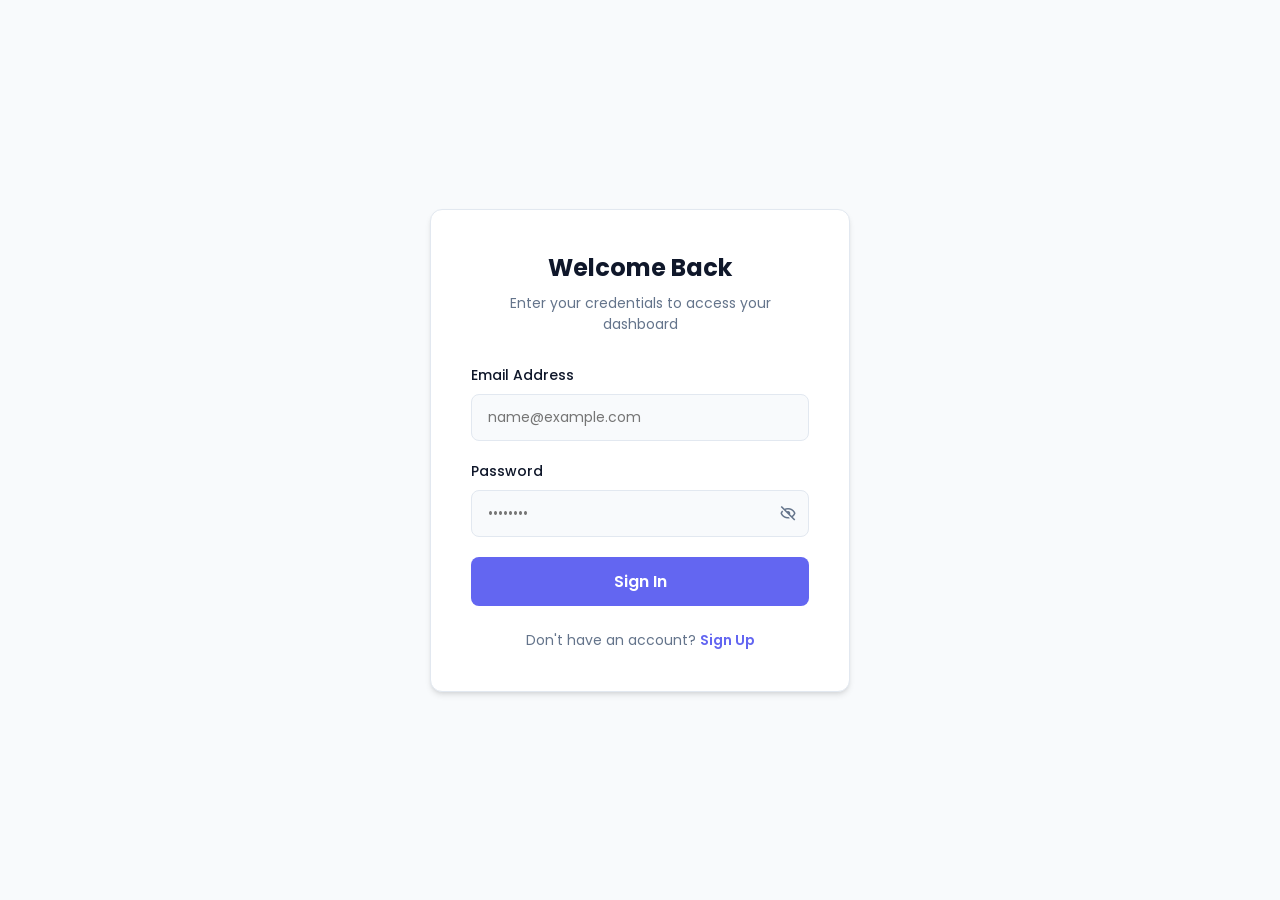
==== index.html @ 50b0ae19 "Implemented core JS logic (Storage, Auth, App, and Dashboard)" ====
<!DOCTYPE html>
<html lang="en" data-theme="light">
<head>
    <meta charset="UTF-8">
    <meta name="viewport" content="width=device-width, initial-scale=1.0">
    <title>ProDo - Professional Task Manager</title>
    
    <!-- Google Fonts: Poppins -->
    <link href="https://fonts.googleapis.com/css2?family=Poppins:wght@300;400;500;600;700&display=swap" rel="stylesheet">
    <!-- Boxicons (Professional Icons) -->
    <link href='https://unpkg.com/boxicons@2.1.4/css/boxicons.min.css' rel='stylesheet'>
    
    <!-- Custom CSS -->
    <link rel="stylesheet" href="css/main.css">
    <link rel="stylesheet" href="css/dashboard.css">
</head>
<body>
    <div class="app-container">
        
        <!-- Sidebar Navigation -->
        <aside class="sidebar">
            <div class="brand">
                <i class='bx bx-check-double'></i>
                <h2>ProDo.</h2>
            </div>
            
            <nav class="nav-links">
                <a href="#" class="active"><i class='bx bx-grid-alt'></i> Dashboard</a>
                <a href="#"><i class='bx bx-calendar'></i> Calendar</a>
                <a href="#"><i class='bx bx-folder'></i> Projects</a>
            </nav>

            <div class="sidebar-bottom">
                <button id="theme-toggle" class="btn-icon">
                    <i class='bx bx-moon'></i> <span id="theme-text">Dark Mode</span>
                </button>
                <button id="logout-btn" class="btn-outline">
                    <i class='bx bx-log-out'></i> Logout
                </button>
            </div>
        </aside>

        <!-- Main Workspace -->
        <main class="main-content">
            <header class="top-header">
                <div class="header-info">
                    <h1>Welcome back, <span id="user-name">User</span> 👋</h1>
                    <p>Here is your daily task summary.</p>
                </div>
                <div class="progress-container">
                    <p>Daily Progress (<span id="progress-text">0%</span>)</p>
                    <div class="progress-bar-bg">
                        <div class="progress-bar-fill" id="progress-fill"></div>
                    </div>
                </div>
            </header>

            <!-- Task Controls (Search & Filter) -->
            <section class="task-controls">
                <div class="search-box">
                    <i class='bx bx-search'></i>
                    <input type="text" id="search-task" placeholder="Search tasks...">
                </div>
                <div class="filter-options">
                    <button class="filter-btn active" data-filter="all">All</button>
                    <button class="filter-btn" data-filter="active">Active</button>
                    <button class="filter-btn" data-filter="completed">Completed</button>
                </div>
                <div class="sort-box">
                    <select id="sort-task">
                        <option value="newest">Newest First</option>
                        <option value="priority">High Priority</option>
                        <option value="due">Due Date</option>
                    </select>
                </div>
            </section>

            <!-- Task Input Form -->
            <section class="add-task-section">
                <form id="task-form" class="task-form">
                    <input type="text" id="task-title" placeholder="What needs to be done?" required>
                    <input type="datetime-local" id="task-due-date" required>
                    <select id="task-priority">
                        <option value="Low">Low</option>
                        <option value="Medium" selected>Medium</option>
                        <option value="High">High</option>
                    </select>
                    <select id="task-category">
                        <option value="Work">Work</option>
                        <option value="Personal">Personal</option>
                        <option value="Study">Study</option>
                    </select>
                    <button type="submit" class="btn-primary"><i class='bx bx-plus'></i> Add Task</button>
                </form>
            </section>

            <!-- Task List Container -->
            <section class="tasks-container">
                <ul id="task-list" class="task-list">
                    <!-- Tasks will be rendered here dynamically via JS -->
                </ul>
            </section>
        </main>
    </div>

    <!-- Scripts -->
    <script src="js/storage.js"></script>
    <script src="js/app.js"></script>
    <script src="js/dashboard.js"></script>
</body>
</html>
---- css/main.css ----
/* Google Font Configuration */
@import url('https://fonts.googleapis.com/css2?family=Poppins:wght@300;400;500;600;700&display=swap');

/* =========================================
   CSS Variables (Light & Dark Theme Setup)
========================================= */
:root {
    /* Primary Brand Colors */
    --primary-color: #6366f1; /* Indigo */
    --primary-hover: #4f46e5;
    
    /* Light Theme (Default) */
    --bg-color: #f8fafc;
    --surface-color: #ffffff;
    --text-main: #0f172a;
    --text-muted: #64748b;
    --border-color: #e2e8f0;
    
    /* Status & Priority Colors */
    --danger-color: #ef4444;
    --warning-color: #f59e0b;
    --success-color: #10b981;
    
    /* UI Elements */
    --shadow-sm: 0 1px 2px 0 rgb(0 0 0 / 0.05);
    --shadow-md: 0 4px 6px -1px rgb(0 0 0 / 0.1), 0 2px 4px -2px rgb(0 0 0 / 0.1);
    --radius-md: 8px;
    --radius-lg: 12px;
    --transition: all 0.3s ease;
}

/* Dark Theme Variables */
[data-theme="dark"] {
    --bg-color: #0f172a;
    --surface-color: #1e293b;
    --text-main: #f8fafc;
    --text-muted: #94a3b8;
    --border-color: #334155;
    --shadow-md: 0 4px 6px -1px rgb(0 0 0 / 0.3);
}

/* =========================================
   Global Reset & Base Styles
========================================= */
* {
    margin: 0;
    padding: 0;
    box-sizing: border-box;
    font-family: 'Poppins', sans-serif;
}

body {
    background-color: var(--bg-color);
    color: var(--text-main);
    transition: background-color 0.3s ease, color 0.3s ease;
    overflow-x: hidden;
}

/* Custom Scrollbar for professional look */
::-webkit-scrollbar {
    width: 8px;
}
::-webkit-scrollbar-track {
    background: var(--bg-color);
}
::-webkit-scrollbar-thumb {
    background: var(--border-color);
    border-radius: 10px;
}
::-webkit-scrollbar-thumb:hover {
    background: var(--primary-color);
}

/* =========================================
   Common UI Components (Buttons & Inputs)
========================================= */
a {
    text-decoration: none;
    color: inherit;
}

ul {
    list-style: none;
}

input, select, button {
    outline: none;
    border: none;
    font-family: inherit;
    font-size: 14px;
}

.btn-primary {
    background-color: var(--primary-color);
    color: #ffffff;
    padding: 10px 20px;
    border-radius: var(--radius-md);
    cursor: pointer;
    font-weight: 500;
    display: flex;
    align-items: center;
    gap: 8px;
    transition: var(--transition);
}

.btn-primary:hover {
    background-color: var(--primary-hover);
    transform: translateY(-1px);
    box-shadow: var(--shadow-md);
}

.btn-outline {
    background-color: transparent;
    border: 1px solid var(--border-color);
    color: var(--text-main);
    padding: 10px 20px;
    border-radius: var(--radius-md);
    cursor: pointer;
    display: flex;
    align-items: center;
    gap: 8px;
    transition: var(--transition);
}

.btn-outline:hover {
    background-color: var(--danger-color);
    color: white;
    border-color: var(--danger-color);
}
---- css/dashboard.css ----
/* dashboard.css */

/* গ্লোবাল কালার ভেরিয়েবল */
:root {
    --primary-color: #4CAF50;
    --primary-hover: #45a049;
    --danger-color: #f44336;
    --danger-hover: #da190b;
    --bg-color: #f4f7f6;
    --card-bg: #ffffff;
    --text-color: #333333;
    --text-muted: #888888;
    --border-color: #e0e0e0;
}

/* বেসিক রিসেট ও বডি স্টাইল */
* {
    box-sizing: border-box;
    margin: 0;
    padding: 0;
}

body {
    font-family: 'Segoe UI', Tahoma, Geneva, Verdana, sans-serif;
    background-color: var(--bg-color);
    color: var(--text-color);
    display: flex;
    justify-content: center;
    align-items: center;
    min-height: 100vh;
}

/* ড্যাশবোর্ড কন্টেইনার */
.dashboard-container {
    background-color: var(--card-bg);
    width: 100%;
    max-width: 550px;
    padding: 30px;
    border-radius: 12px;
    box-shadow: 0 8px 24px rgba(0, 0, 0, 0.08);
}

/* হেডার সেকশন */
.dashboard-header {
    text-align: center;
    margin-bottom: 25px;
}

.dashboard-header h1 {
    color: var(--primary-color);
    font-size: 24px;
    margin-bottom: 5px;
}

.dashboard-header p {
    color: var(--text-muted);
    font-size: 14px;
}

/* টাস্ক ইনপুট ফর্ম */
.task-input-section {
    display: flex;
    gap: 10px;
    margin-bottom: 30px;
}

.task-input-section input {
    flex: 1;
    padding: 12px 15px;
    border: 1px solid var(--border-color);
    border-radius: 6px;
    font-size: 16px;
    transition: border-color 0.3s ease;
}

.task-input-section input:focus {
    outline: none;
    border-color: var(--primary-color);
}

.task-input-section button {
    padding: 12px 20px;
    background-color: var(--primary-color);
    color: white;
    border: none;
    border-radius: 6px;
    cursor: pointer;
    font-size: 16px;
    font-weight: 600;
    transition: background-color 0.3s ease;
}

.task-input-section button:hover {
    background-color: var(--primary-hover);
}

/* টাস্ক লিস্ট */
.task-list {
    list-style: none;
}

.task-item {
    display: flex;
    justify-content: space-between;
    align-items: center;
    padding: 15px;
    background-color: #fafafa;
    border: 1px solid var(--border-color);
    border-radius: 6px;
    margin-bottom: 10px;
    transition: all 0.3s ease;
}

.task-item:hover {
    box-shadow: 0 4px 8px rgba(0,0,0,0.05);
    transform: translateY(-2px);
}

/* কমপ্লিট হওয়া টাস্কের স্টাইল */
.task-item.completed {
    background-color: #f0fdf4;
    border-color: #bbf7d0;
}

.task-item.completed .task-text {
    text-decoration: line-through;
    color: var(--text-muted);
}

.task-content {
    display: flex;
    align-items: center;
    gap: 12px;
    flex: 1;
}

.task-text {
    font-size: 16px;
    cursor: pointer;
    user-select: none;
}

/* চেকবক্স কাস্টমাইজেশন */
.task-content input[type="checkbox"] {
    width: 18px;
    height: 18px;
    cursor: pointer;
    accent-color: var(--primary-color);
}

/* ডিলিট বাটন */
.delete-btn {
    background-color: var(--danger-color);
    color: white;
    border: none;
    padding: 8px 12px;
    border-radius: 4px;
    cursor: pointer;
    font-size: 14px;
    transition: background-color 0.3s ease;
}

.delete-btn:hover {
    background-color: var(--danger-hover);
}
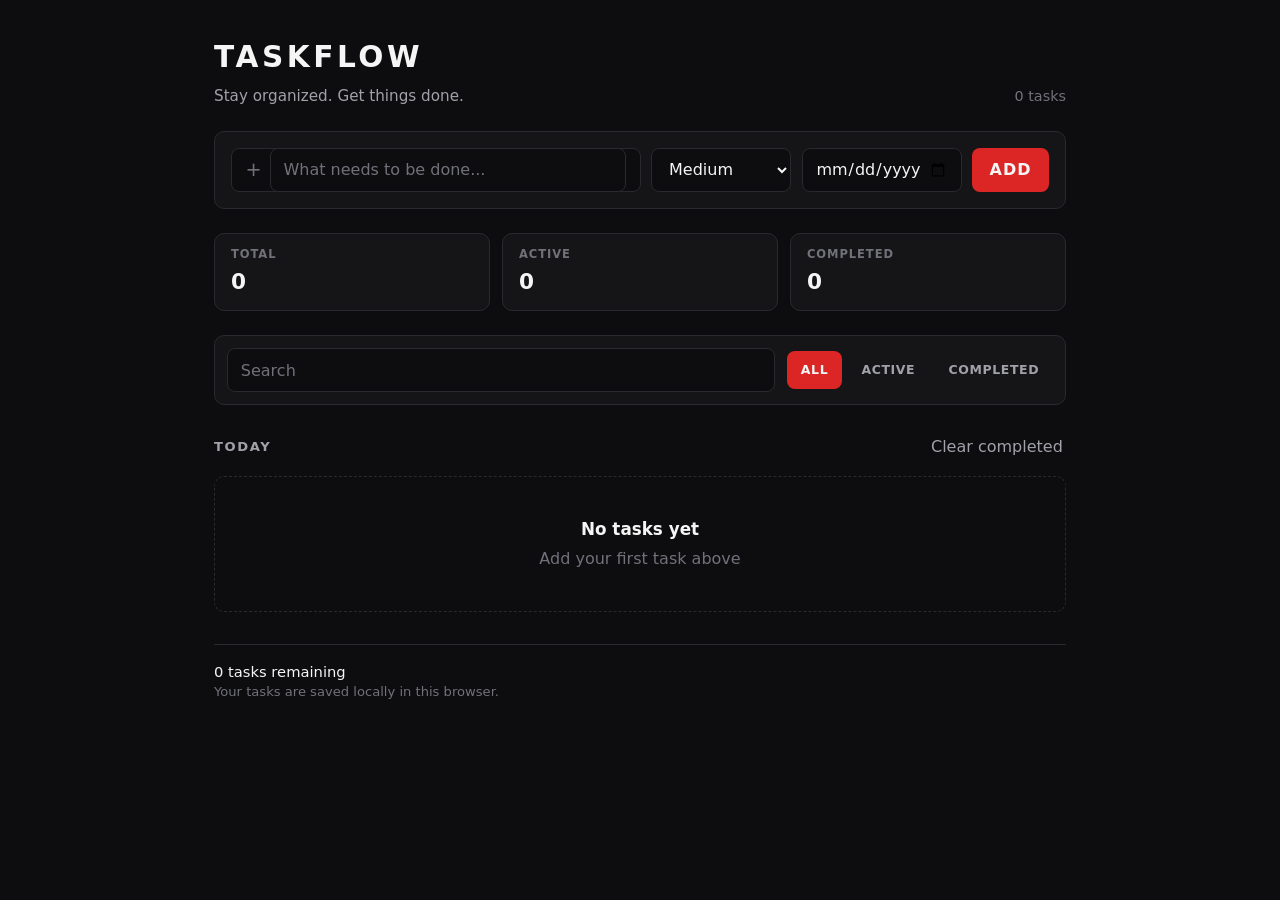
==== commit ad823c54: "Last one" ====
--- a/index.html
+++ b/index.html
@@ -1,111 +1,111 @@
 <!DOCTYPE html>
-<html lang="en" data-theme="light">
+<html lang="en">
 <head>
     <meta charset="UTF-8">
     <meta name="viewport" content="width=device-width, initial-scale=1.0">
-    <title>ProDo - Professional Task Manager</title>
-    
-    <!-- Google Fonts: Poppins -->
-    <link href="https://fonts.googleapis.com/css2?family=Poppins:wght@300;400;500;600;700&display=swap" rel="stylesheet">
-    <!-- Boxicons (Professional Icons) -->
-    <link href='https://unpkg.com/boxicons@2.1.4/css/boxicons.min.css' rel='stylesheet'>
-    
-    <!-- Custom CSS -->
-    <link rel="stylesheet" href="css/main.css">
-    <link rel="stylesheet" href="css/dashboard.css">
+    <title>TASKFLOW</title>
+    <link rel="stylesheet" href="css/style.css">
 </head>
 <body>
-    <div class="app-container">
-        
-        <!-- Sidebar Navigation -->
-        <aside class="sidebar">
-            <div class="brand">
-                <i class='bx bx-check-double'></i>
-                <h2>ProDo.</h2>
+    <div class="page">
+        <header class="site-header">
+            <div>
+                <h1>TASKFLOW</h1>
+                <p class="tagline">Stay organized. Get things done.</p>
             </div>
-            
-            <nav class="nav-links">
-                <a href="#" class="active"><i class='bx bx-grid-alt'></i> Dashboard</a>
-                <a href="#"><i class='bx bx-calendar'></i> Calendar</a>
-                <a href="#"><i class='bx bx-folder'></i> Projects</a>
-            </nav>
+            <p class="header-count" id="header-count">0 tasks</p>
+        </header>
 
-            <div class="sidebar-bottom">
-                <button id="theme-toggle" class="btn-icon">
-                    <i class='bx bx-moon'></i> <span id="theme-text">Dark Mode</span>
-                </button>
-                <button id="logout-btn" class="btn-outline">
-                    <i class='bx bx-log-out'></i> Logout
-                </button>
+        <section class="add-card" aria-labelledby="add-heading">
+            <h2 id="add-heading" class="visually-hidden">Add a task</h2>
+            <form id="todo-form" class="add-form">
+                <label class="field title-field">
+                    <span class="visually-hidden">Todo title</span>
+                    <span class="title-input-wrap">
+                        <span class="plus" aria-hidden="true">+</span>
+                        <input type="text" id="todo-title" name="title" placeholder="What needs to be done..." maxlength="200" required>
+                    </span>
+                </label>
+
+                <label class="field">
+                    <span class="visually-hidden">Priority</span>
+                    <select id="todo-priority" name="priority" aria-label="Priority">
+                        <option value="low">Low</option>
+                        <option value="medium" selected>Medium</option>
+                        <option value="high">High</option>
+                    </select>
+                </label>
+
+                <label class="field">
+                    <span class="visually-hidden">Due date</span>
+                    <input type="date" id="todo-due-date" name="dueDate" aria-label="Due date">
+                </label>
+
+                <button type="submit" id="submit-btn" class="btn btn-primary">ADD</button>
+            </form>
+            <p id="form-error" class="form-error hidden" role="alert"></p>
+        </section>
+
+        <section class="stats" aria-label="Task statistics">
+            <div class="stat-card">
+                <span class="stat-label">TOTAL</span>
+                <span id="count-total" class="stat-value">0</span>
             </div>
-        </aside>
+            <div class="stat-card">
+                <span class="stat-label">ACTIVE</span>
+                <span id="count-active" class="stat-value">0</span>
+            </div>
+            <div class="stat-card">
+                <span class="stat-label">COMPLETED</span>
+                <span id="count-completed" class="stat-value">0</span>
+            </div>
+        </section>
 
-        <!-- Main Workspace -->
-        <main class="main-content">
-            <header class="top-header">
-                <div class="header-info">
-                    <h1>Welcome back, <span id="user-name">User</span> 👋</h1>
-                    <p>Here is your daily task summary.</p>
-                </div>
-                <div class="progress-container">
-                    <p>Daily Progress (<span id="progress-text">0%</span>)</p>
-                    <div class="progress-bar-bg">
-                        <div class="progress-bar-fill" id="progress-fill"></div>
-                    </div>
-                </div>
-            </header>
+        <section class="toolbar" aria-label="Search and filters">
+            <label class="search-field">
+                <span class="visually-hidden">Search tasks</span>
+                <input type="search" id="search-input" placeholder="Search" autocomplete="off">
+            </label>
+            <div class="filters" role="group" aria-label="Filter tasks">
+                <button type="button" class="filter-btn is-active" data-filter="all" aria-pressed="true">ALL</button>
+                <button type="button" class="filter-btn" data-filter="active" aria-pressed="false">ACTIVE</button>
+                <button type="button" class="filter-btn" data-filter="completed" aria-pressed="false">COMPLETED</button>
+            </div>
+        </section>
 
-            <!-- Task Controls (Search & Filter) -->
-            <section class="task-controls">
-                <div class="search-box">
-                    <i class='bx bx-search'></i>
-                    <input type="text" id="search-task" placeholder="Search tasks...">
-                </div>
-                <div class="filter-options">
-                    <button class="filter-btn active" data-filter="all">All</button>
-                    <button class="filter-btn" data-filter="active">Active</button>
-                    <button class="filter-btn" data-filter="completed">Completed</button>
-                </div>
-                <div class="sort-box">
-                    <select id="sort-task">
-                        <option value="newest">Newest First</option>
-                        <option value="priority">High Priority</option>
-                        <option value="due">Due Date</option>
-                    </select>
-                </div>
-            </section>
+        <section class="todo-section" aria-labelledby="list-heading">
+            <div class="list-header">
+                <h2 id="list-heading">TODAY</h2>
+                <button type="button" id="clear-completed-btn" class="btn btn-text">Clear completed</button>
+            </div>
+            <p id="list-status" class="visually-hidden" aria-live="polite"></p>
+            <ul id="todo-list" class="todo-list"></ul>
+            <div id="empty-state" class="empty-state hidden">
+                <p id="empty-title" class="empty-title">No tasks yet</p>
+                <p id="empty-copy" class="empty-copy">Add your first task above</p>
+            </div>
+        </section>
 
-            <!-- Task Input Form -->
-            <section class="add-task-section">
-                <form id="task-form" class="task-form">
-                    <input type="text" id="task-title" placeholder="What needs to be done?" required>
-                    <input type="datetime-local" id="task-due-date" required>
-                    <select id="task-priority">
-                        <option value="Low">Low</option>
-                        <option value="Medium" selected>Medium</option>
-                        <option value="High">High</option>
-                    </select>
-                    <select id="task-category">
-                        <option value="Work">Work</option>
-                        <option value="Personal">Personal</option>
-                        <option value="Study">Study</option>
-                    </select>
-                    <button type="submit" class="btn-primary"><i class='bx bx-plus'></i> Add Task</button>
-                </form>
-            </section>
-
-            <!-- Task List Container -->
-            <section class="tasks-container">
-                <ul id="task-list" class="task-list">
-                    <!-- Tasks will be rendered here dynamically via JS -->
-                </ul>
-            </section>
-        </main>
+        <footer class="site-footer">
+            <p id="remaining-count">0 tasks remaining</p>
+            <p class="footer-note">Your tasks are saved locally in this browser.</p>
+        </footer>
     </div>
 
-    <!-- Scripts -->
-    <script src="js/storage.js"></script>
+    <div id="delete-modal" class="modal hidden" role="dialog" aria-modal="true" aria-labelledby="delete-modal-title">
+        <div class="modal-backdrop" data-modal-dismiss="true"></div>
+        <div class="modal-card">
+            <h2 id="delete-modal-title">Delete task?</h2>
+            <p>This action cannot be undone.</p>
+            <div class="modal-actions">
+                <button type="button" id="delete-cancel-btn" class="btn btn-secondary">Cancel</button>
+                <button type="button" id="delete-confirm-btn" class="btn btn-primary">Delete</button>
+            </div>
+        </div>
+    </div>
+
+    <div id="toast-region" class="toast-region" aria-live="polite" aria-relevant="additions"></div>
+
     <script src="js/app.js"></script>
-    <script src="js/dashboard.js"></script>
 </body>
-</html>+</html>
--- a/css/style.css
+++ b/css/style.css
@@ -0,0 +1,656 @@
+:root {
+    --bg: #0d0d0f;
+    --surface: #151518;
+    --surface-hover: #1b1b20;
+    --border: #29292e;
+    --text: #f5f5f5;
+    --text-secondary: #a1a1aa;
+    --text-muted: #71717a;
+    --primary: #dc2626;
+    --primary-hover: #ef4444;
+    --danger: #ef4444;
+    --priority-high: #dc2626;
+    --priority-medium: #9f1239;
+    --priority-low: #71717a;
+    --radius: 10px;
+    --space-xs: 0.35rem;
+    --space-sm: 0.55rem;
+    --space-md: 1rem;
+    --space-lg: 1.5rem;
+    --space-xl: 2rem;
+    --control-h: 2.75rem;
+    --font: system-ui, -apple-system, "Segoe UI", Roboto, Helvetica, Arial, sans-serif;
+}
+
+*,
+*::before,
+*::after {
+    box-sizing: border-box;
+}
+
+html,
+body {
+    margin: 0;
+    min-height: 100%;
+}
+
+body {
+    font-family: var(--font);
+    background: var(--bg);
+    color: var(--text);
+    line-height: 1.45;
+}
+
+.page {
+    max-width: 900px;
+    margin: 0 auto;
+    padding: 2.25rem 1.5rem 3rem;
+}
+
+.visually-hidden {
+    position: absolute;
+    width: 1px;
+    height: 1px;
+    padding: 0;
+    margin: -1px;
+    overflow: hidden;
+    clip: rect(0, 0, 0, 0);
+    white-space: nowrap;
+    border: 0;
+}
+
+.hidden {
+    display: none !important;
+}
+
+.site-header {
+    display: flex;
+    justify-content: space-between;
+    align-items: flex-end;
+    gap: var(--space-md);
+    margin-bottom: var(--space-lg);
+}
+
+.site-header h1 {
+    margin: 0;
+    font-size: 1.85rem;
+    letter-spacing: 0.12em;
+    font-weight: 700;
+}
+
+.tagline {
+    margin: 0.35rem 0 0;
+    color: var(--text-secondary);
+    font-size: 0.95rem;
+}
+
+.header-count {
+    margin: 0;
+    color: var(--text-muted);
+    font-size: 0.9rem;
+    white-space: nowrap;
+}
+
+.add-card,
+.stat-card,
+.todo-card,
+.toolbar {
+    background: var(--surface);
+    border: 1px solid var(--border);
+    border-radius: var(--radius);
+}
+
+.add-card {
+    padding: var(--space-md);
+    margin-bottom: var(--space-lg);
+}
+
+.add-form {
+    display: grid;
+    grid-template-columns: minmax(0, 1fr) 140px 160px auto;
+    gap: 0.65rem;
+    align-items: stretch;
+}
+
+.field {
+    margin: 0;
+    min-width: 0;
+}
+
+.title-input-wrap {
+    display: flex;
+    align-items: center;
+    gap: 0.5rem;
+    height: var(--control-h);
+    padding: 0 0.85rem;
+    background: var(--bg);
+    border: 1px solid var(--border);
+    border-radius: 8px;
+}
+
+.plus {
+    color: var(--text-muted);
+    font-size: 1.2rem;
+    line-height: 1;
+}
+
+.title-input-wrap input {
+    border: 0;
+    background: transparent;
+    padding: 0;
+    height: 100%;
+}
+
+input,
+select,
+button {
+    font: inherit;
+}
+
+input[type="text"],
+input[type="search"],
+input[type="date"],
+select {
+    width: 100%;
+    height: var(--control-h);
+    background: var(--bg);
+    color: var(--text);
+    border: 1px solid var(--border);
+    border-radius: 8px;
+    padding: 0 0.8rem;
+}
+
+input::placeholder {
+    color: var(--text-muted);
+}
+
+input:focus,
+select:focus,
+button:focus-visible,
+.title-input-wrap:focus-within {
+    outline: 2px solid var(--primary);
+    outline-offset: 2px;
+}
+
+.title-input-wrap:focus-within {
+    border-color: var(--primary);
+}
+
+.title-input-wrap input:focus {
+    outline: none;
+}
+
+.form-error {
+    margin: 0.65rem 0 0;
+    color: var(--danger);
+    font-size: 0.85rem;
+}
+
+.btn {
+    border: 0;
+    border-radius: 8px;
+    min-height: var(--control-h);
+    padding: 0 1.1rem;
+    cursor: pointer;
+    color: var(--text);
+    background: var(--surface-hover);
+}
+
+.btn-primary {
+    background: var(--primary);
+    font-weight: 700;
+    letter-spacing: 0.06em;
+}
+
+.btn-primary:hover {
+    background: var(--primary-hover);
+}
+
+.btn-secondary {
+    background: transparent;
+    border: 1px solid var(--border);
+    color: var(--text-secondary);
+}
+
+.btn-secondary:hover {
+    background: var(--surface-hover);
+    color: var(--text);
+}
+
+.btn-text {
+    background: transparent;
+    min-height: auto;
+    padding: 0.35rem 0.2rem;
+    color: var(--text-secondary);
+}
+
+.btn-text:hover {
+    color: var(--text);
+}
+
+.stats {
+    display: grid;
+    grid-template-columns: repeat(3, 1fr);
+    gap: 0.75rem;
+    margin-bottom: var(--space-lg);
+}
+
+.stat-card {
+    padding: 0.8rem 1rem;
+}
+
+.stat-label {
+    display: block;
+    color: var(--text-muted);
+    font-size: 0.72rem;
+    letter-spacing: 0.08em;
+    font-weight: 600;
+}
+
+.stat-value {
+    display: block;
+    margin-top: 0.2rem;
+    font-size: 1.35rem;
+    font-weight: 700;
+}
+
+.toolbar {
+    display: flex;
+    gap: 0.75rem;
+    align-items: center;
+    padding: 0.75rem;
+    margin-bottom: var(--space-lg);
+}
+
+.search-field {
+    flex: 1;
+    min-width: 0;
+}
+
+.filters {
+    display: flex;
+    gap: 0.35rem;
+    flex-shrink: 0;
+}
+
+.filter-btn {
+    background: transparent;
+    color: var(--text-secondary);
+    border: 1px solid transparent;
+    border-radius: 8px;
+    min-height: 2.4rem;
+    padding: 0 0.8rem;
+    cursor: pointer;
+    letter-spacing: 0.05em;
+    font-size: 0.78rem;
+    font-weight: 600;
+}
+
+.filter-btn:hover {
+    background: var(--surface-hover);
+    color: var(--text);
+}
+
+.filter-btn.is-active {
+    background: var(--primary);
+    color: var(--text);
+}
+
+.list-header {
+    display: flex;
+    justify-content: space-between;
+    align-items: center;
+    gap: var(--space-md);
+    margin-bottom: 0.75rem;
+}
+
+.list-header h2 {
+    margin: 0;
+    font-size: 0.82rem;
+    letter-spacing: 0.12em;
+    color: var(--text-secondary);
+}
+
+.todo-list {
+    list-style: none;
+    margin: 0;
+    padding: 0;
+    display: flex;
+    flex-direction: column;
+    gap: 0.65rem;
+}
+
+.todo-card {
+    display: grid;
+    grid-template-columns: auto minmax(0, 1fr) auto auto;
+    grid-template-areas:
+        "check main priority actions"
+        "check meta meta actions";
+    column-gap: 0.85rem;
+    row-gap: 0.25rem;
+    align-items: center;
+    padding: 0.9rem 1rem;
+}
+
+.todo-card:hover {
+    background: var(--surface-hover);
+}
+
+.todo-toggle {
+    grid-area: check;
+    appearance: none;
+    width: 1.15rem;
+    height: 1.15rem;
+    margin: 0.15rem 0 0;
+    border: 1px solid var(--text-muted);
+    border-radius: 4px;
+    background: var(--bg);
+    cursor: pointer;
+    align-self: start;
+}
+
+.todo-toggle:checked {
+    background: var(--primary);
+    border-color: var(--primary);
+    background-image: url("data:image/svg+xml,%3Csvg xmlns='http://www.w3.org/2000/svg' viewBox='0 0 16 16'%3E%3Cpath fill='none' stroke='%23fff' stroke-width='2' d='M3 8.5l3.2 3.2L13 4.8'/%3E%3C/svg%3E");
+    background-repeat: no-repeat;
+    background-position: center;
+}
+
+.todo-main {
+    grid-area: main;
+    min-width: 0;
+}
+
+.todo-title {
+    margin: 0;
+    font-size: 0.98rem;
+    word-break: break-word;
+}
+
+.todo-meta {
+    grid-area: meta;
+    font-size: 0.78rem;
+    color: var(--text-muted);
+}
+
+.todo-meta.is-overdue {
+    color: var(--primary);
+    font-weight: 600;
+}
+
+.priority {
+    grid-area: priority;
+    justify-self: end;
+    display: inline-block;
+    padding: 0.15rem 0.5rem;
+    border-radius: 999px;
+    font-size: 0.7rem;
+    letter-spacing: 0.04em;
+    text-transform: uppercase;
+    font-weight: 700;
+    border: 1px solid currentColor;
+}
+
+.priority-high {
+    color: var(--priority-high);
+}
+
+.priority-medium {
+    color: var(--priority-medium);
+}
+
+.priority-low {
+    color: var(--priority-low);
+}
+
+.todo-actions {
+    grid-area: actions;
+    display: flex;
+    gap: 0.35rem;
+    align-self: start;
+}
+
+.icon-btn {
+    background: transparent;
+    color: var(--text-secondary);
+    border: 1px solid var(--border);
+    border-radius: 8px;
+    min-width: 2.5rem;
+    min-height: 2.5rem;
+    padding: 0 0.55rem;
+    cursor: pointer;
+    font-size: 0.78rem;
+}
+
+.icon-btn:hover {
+    background: var(--bg);
+    color: var(--text);
+}
+
+.icon-btn.delete:hover {
+    color: var(--danger);
+    border-color: var(--danger);
+}
+
+.todo-card.is-completed {
+    opacity: 0.7;
+}
+
+.todo-card.is-completed .todo-title {
+    text-decoration: line-through;
+    color: var(--text-secondary);
+}
+
+.todo-card.is-editing {
+    grid-template-columns: 1fr;
+    grid-template-areas: "edit";
+}
+
+.edit-form {
+    grid-area: edit;
+    display: grid;
+    grid-template-columns: minmax(0, 1fr) 130px 150px;
+    gap: 0.55rem;
+}
+
+.edit-actions {
+    grid-column: 1 / -1;
+    display: flex;
+    justify-content: flex-end;
+    gap: 0.5rem;
+}
+
+.empty-state {
+    text-align: center;
+    padding: 2.5rem 1rem;
+    border: 1px dashed var(--border);
+    border-radius: var(--radius);
+}
+
+.empty-title {
+    margin: 0;
+    font-size: 1.05rem;
+    font-weight: 650;
+}
+
+.empty-copy {
+    margin: 0.4rem 0 0;
+    color: var(--text-muted);
+}
+
+.site-footer {
+    margin-top: 2rem;
+    padding-top: 1rem;
+    border-top: 1px solid var(--border);
+}
+
+.site-footer p {
+    margin: 0;
+}
+
+#remaining-count {
+    font-size: 0.92rem;
+}
+
+.footer-note {
+    margin-top: 0.3rem;
+    color: var(--text-muted);
+    font-size: 0.82rem;
+}
+
+.modal {
+    position: fixed;
+    inset: 0;
+    z-index: 20;
+    display: flex;
+    align-items: center;
+    justify-content: center;
+    padding: 1rem;
+}
+
+.modal-backdrop {
+    position: absolute;
+    inset: 0;
+    background: rgba(0, 0, 0, 0.65);
+}
+
+.modal-card {
+    position: relative;
+    width: min(100%, 380px);
+    background: var(--surface);
+    border: 1px solid var(--border);
+    border-radius: var(--radius);
+    padding: 1.25rem;
+}
+
+.modal-card h2 {
+    margin: 0;
+    font-size: 1.15rem;
+}
+
+.modal-card p {
+    margin: 0.5rem 0 1.1rem;
+    color: var(--text-secondary);
+}
+
+.modal-actions {
+    display: flex;
+    justify-content: flex-end;
+    gap: 0.5rem;
+}
+
+.toast-region {
+    position: fixed;
+    right: 1rem;
+    bottom: 1rem;
+    z-index: 30;
+    display: flex;
+    flex-direction: column;
+    gap: 0.45rem;
+    width: min(280px, calc(100% - 2rem));
+}
+
+.toast {
+    background: var(--surface);
+    border: 1px solid var(--border);
+    border-left: 3px solid var(--primary);
+    border-radius: 8px;
+    padding: 0.7rem 0.85rem;
+    color: var(--text);
+    font-size: 0.88rem;
+}
+
+@media (max-width: 768px) {
+    .page {
+        padding: 1.5rem 1.15rem 2.5rem;
+    }
+
+    .add-form {
+        grid-template-columns: 1fr 1fr auto;
+    }
+
+    .title-field {
+        grid-column: 1 / -1;
+    }
+
+    .edit-form {
+        grid-template-columns: 1fr 1fr;
+    }
+
+    .edit-form .edit-title {
+        grid-column: 1 / -1;
+    }
+}
+
+@media (max-width: 600px) {
+    .page {
+        padding: 1.2rem 0.9rem 2.25rem;
+    }
+
+    .site-header {
+        align-items: flex-start;
+        flex-direction: column;
+        gap: 0.35rem;
+    }
+
+    .add-form,
+    .edit-form,
+    .toolbar,
+    .todo-card {
+        display: flex;
+        flex-direction: column;
+        align-items: stretch;
+    }
+
+    .title-field {
+        grid-column: auto;
+    }
+
+    .add-form .btn,
+    .edit-form input,
+    .edit-form select,
+    .edit-form .btn {
+        width: 100%;
+    }
+
+    .todo-toggle {
+        align-self: flex-start;
+    }
+
+    .priority,
+    .todo-actions {
+        justify-self: start;
+        align-self: flex-start;
+    }
+
+    .todo-actions {
+        width: 100%;
+        justify-content: flex-end;
+    }
+
+    .filters {
+        width: 100%;
+    }
+
+    .filter-btn {
+        flex: 1;
+    }
+
+    .stats {
+        gap: 0.5rem;
+    }
+
+    .stat-card {
+        padding: 0.7rem 0.55rem;
+        text-align: center;
+    }
+
+    .stat-value {
+        font-size: 1.15rem;
+    }
+
+    .edit-actions {
+        flex-direction: column;
+    }
+}
